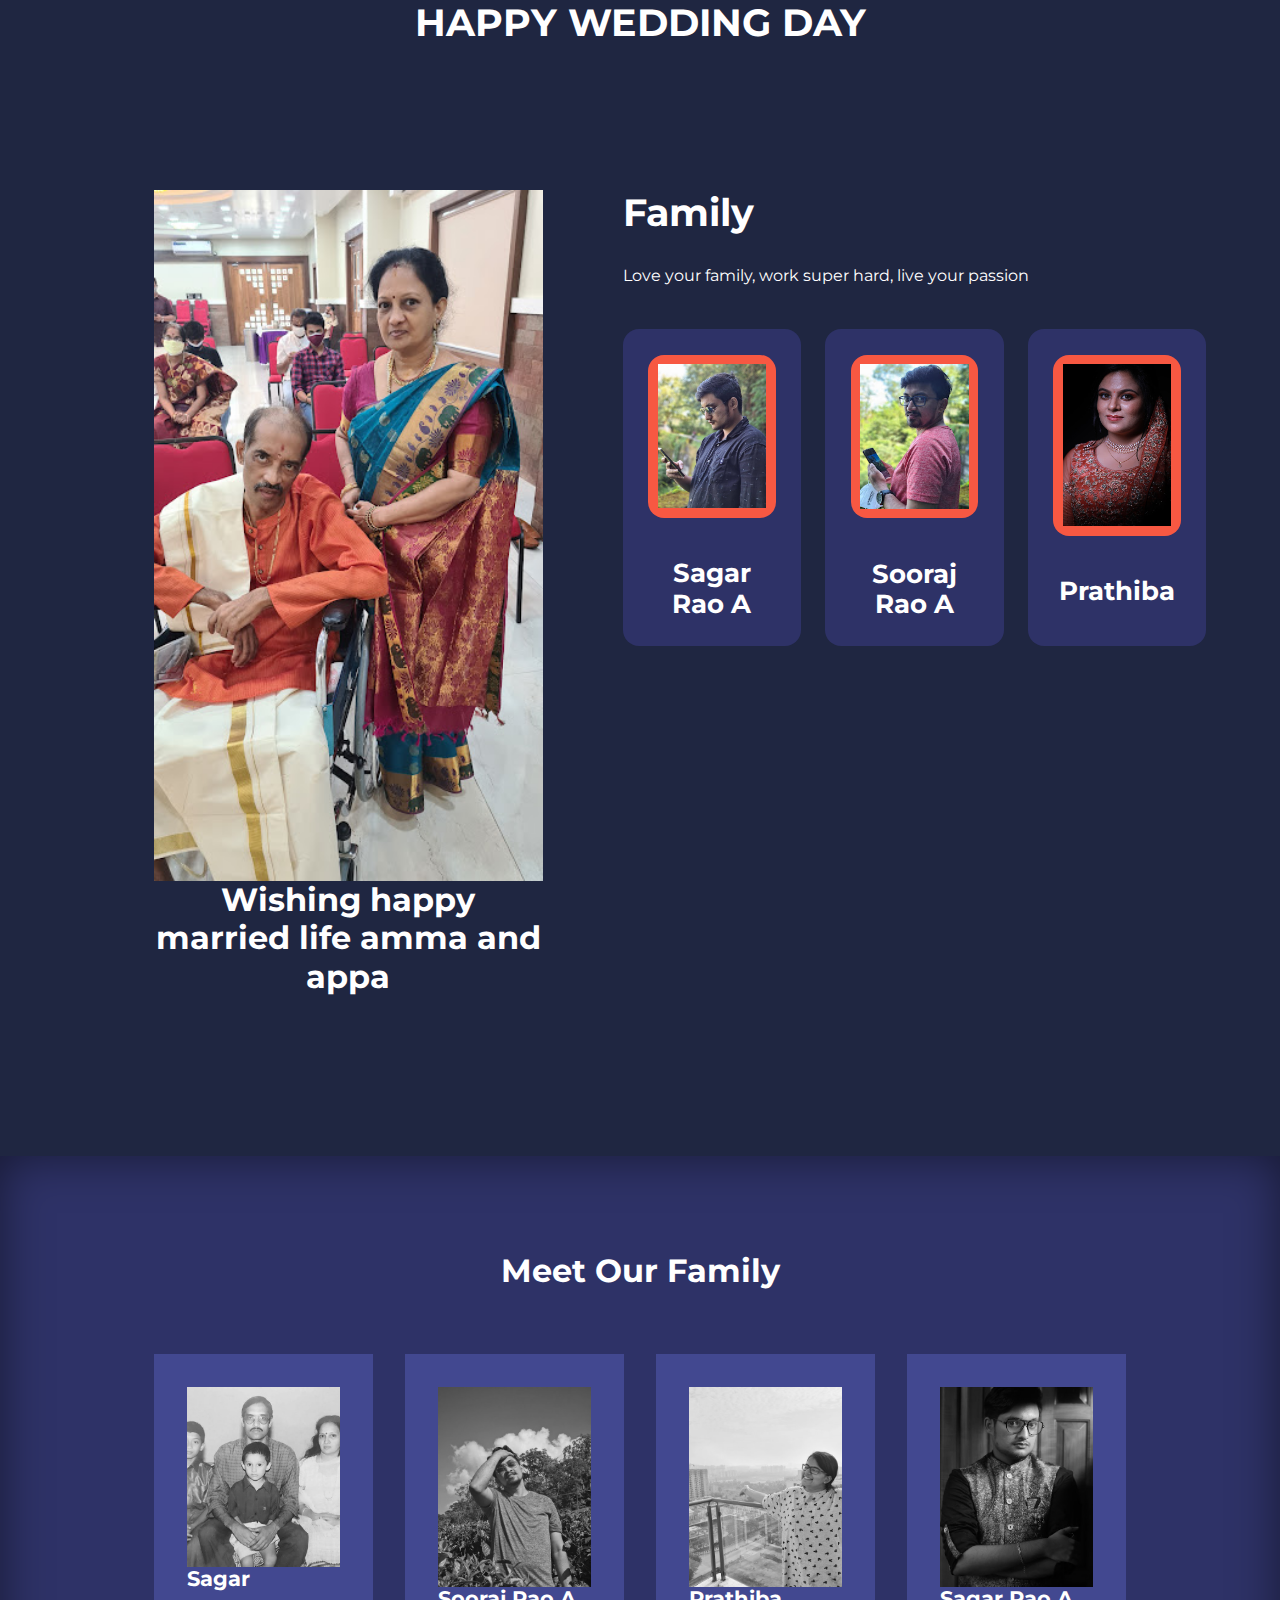
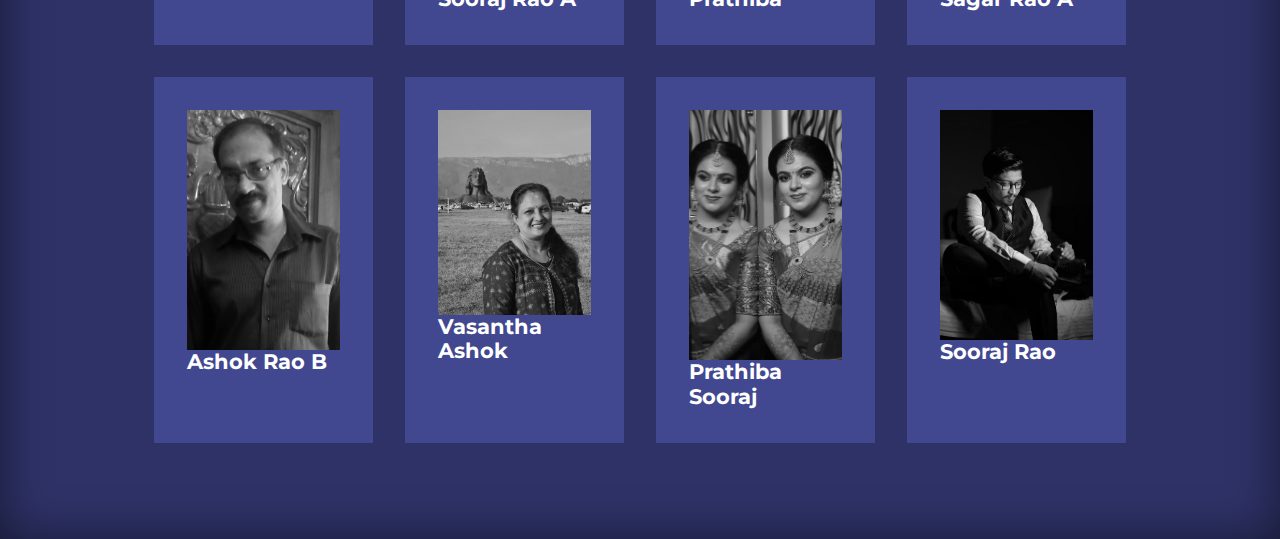
==== about.html @ 98632dce "first commit" ====
<!DOCTYPE html>
<html lang="en">
  <head>
    <meta charset="UTF-8" />
    <meta http-equiv="X-UA-Compatible" content="IE=edge" />
    <meta name="viewport" content="width=device-width, initial-scale=1.0" />
    <title>Education Website</title>
    <link rel="stylesheet" href="/css/about.css" />
    <link rel="stylesheet" href="/css/style.css" />
    <script defer src="/main.js"></script>

    <link
      rel="stylesheet"
      type=""
      href="https://unicons.iconscout.com/release/v2.1.6/css/unicons.css"
    />

    <link rel="preconnect" href="https://fonts.googleapis.com" />

    <link rel="preconnect" href="https://fonts.gstatic.com" crossorigin />

    <link
      href="https://fonts.googleapis.com/css2?family=Montserrat:wght@300;400;500;600;700;800;900&display=swap"
      rel="stylesheet"
    />
  </head>
  <body>
    <h1 style="text-align: center">HAPPY WEDDING DAY</h1>
    <section class="about__achievements">
      <div class="container about__achievements-container">
        <div class="about__achievements-left">
          <img src="/images/wed.jpg" alt="" />
          <h2>Wishing happy married life amma and appa</h2>
        </div>

        <div class="about__achievements-right">
          <h1>Family</h1>
          <p>Love your family, work super hard, live your passion</p>
          <div class="achievements__cards">
            <article class="achievement__card">
              <span class="achievement__icon">
                <img src="/images/wed1.jpg" alt="no img" />
              </span>
              <h3>Sagar Rao A</h3>
            </article>

            <article class="achievement__card">
              <span class="achievement__icon">
                <img src="/images/wed2.jpg" alt="No img" />
              </span>
              <h3>Sooraj Rao A</h3>
            </article>

            <article class="achievement__card">
              <span class="achievement__icon">
                <img src="/images/susu5.JPG" alt="no img" />
              </span>
              <h3>Prathiba</h3>
            </article>
          </div>
        </div>
      </div>
    </section>

    <section class="team">
      <h2>Meet Our Family</h2>
      <div class="container team__container">
        <article class="team__member">
          <div class="team__member-image">
            <img style="height: 180px" src="images/wed4.jpg" alt="" />
          </div>
          <div class="team__member-info">
            <h4>Sagar</h4>
          </div>
        </article>

        <article class="team__member">
          <div class="team__member-image">
            <img style="height: 200px" src="images/susu2.jpg" alt="" />
          </div>
          <div class="team__member-info">
            <h4>Sooraj Rao A</h4>
          </div>
        </article>

        <article class="team__member">
          <div class="team__member-image">
            <img style="height: 200px" src="images/wed3.jpg" alt="" />
          </div>
          <div class="team__member-info">
            <h4>Prathiba</h4>
          </div>
        </article>

        <article class="team__member">
          <div class="team__member-image">
            <img style="height: 200px" src="images/rao12.JPG" alt="" />
          </div>

          <div class="team__member-info">
            <h4>Sagar Rao A</h4>
          </div>
        </article>

        <article class="team__member">
          <div class="team__member-image">
            <img style="height: 240px" src="images/wed5.jpg" alt="" />
          </div>
          <div class="team__member-info">
            <h4>Ashok Rao B</h4>
          </div>
        </article>

        <article class="team__member">
          <div class="team__member-image">
            <img src="images/wed6.jpg" alt="" />
          </div>
          <div class="team__member-info">
            <h4>Vasantha Ashok</h4>
          </div>
        </article>

        <article class="team__member">
          <div class="team__member-image">
            <img style="height: 250px" src="images/wed7.jpg" alt="" />
          </div>
          <div class="team__member-info">
            <h4>Prathiba Sooraj</h4>
          </div>
        </article>

        <article class="team__member">
          <div class="team__member-image">
            <img src="images/rao11.JPG" alt="" />
          </div>
          <div class="team__member-info">
            <h4>Sooraj Rao</h4>
          </div>
        </article>
      </div>
    </section>
  </body>
</html>
---- css/about.css ----
/* achievements */

.about__achievements {
  margin-top: 3rem;
}

.about__achievements-container {
  display: grid;
  grid-template-columns: 40% 60%;
  gap: 5rem;
}

.about__achievements-right > p {
  margin: 1.6rem 0 2.5rem;
}

.achievements__cards {
  display: grid;
  grid-template-columns: repeat(3, 1fr);
  gap: 1.5rem;
}

.achievement__card {
  background: var(--color-bg1);
  padding: 1.6rem;
  border-radius: 1rem;
  text-align: center;
  transition: var(--transition);
}

.achievement__card:hover {
  background: var(--color-bg2);
  box-shadow: 0 3rem 3rem rgba(0, 0, 0, 0.3);
}

.achievement__icon {
  background: var(--color-danger);
  padding: 0.6rem;
  border-radius: 1rem;
  display: inline-block;
  margin-bottom: 2rem;
  font-size: 2rem;
}

.achievements__card:nth-child(2) .achievement__icon {
  background: var(--color-success);
}

.achievements__card:nth-child(3) .achievement__icon {
  background: var(--color-primary);
}

.achievements__card p {
  margin-top: 1rem;
}

.team {
  background: var(--color-bg1);
  box-shadow: inset 0 0 3rem rgba(0, 0, 0, 0.5);
}

.team__container {
  display: grid;
  grid-template-columns: repeat(4, 1fr);
  gap: 2rem;
}

.team__member {
  background: var(--color-bg2);
  padding: 2rem;
  border: 1px solid transparent;
  transition: var(--transition);
}

.team__member:hover {
  background: transparent;
  border-color: var(--color-primary);
}

.team__member-image img {
  filter: saturate(0);
}

.team__member:hover img {
  filter: saturate(1);
}
---- css/style.css ----
* {
  margin: 0;
  padding: 0;
  border: 0;
  outline: 0;
  text-decoration: none;
  list-style: none;
  box-sizing: border-box;
}

:root {
  --color-primary: #6c63ff;
  --color-success: #00bf8e;
  --color-warning: #f7c94b;
  --color-danger: #f75842;
  --color-danger-variant: rgba(247, 88, 66, 0.4);
  --color-white: #fff;
  --color-light: rgba(255, 255, 255, 0.7);
  --color-black: #000;
  --color-bg: #1f2641;
  --color-bg1: #2e3267;
  --color-bg2: #424890;
  --container-width-lg: 76%;
  --container-width-md: 90%;
  --container-width-sm: 94%;
  --transition: all 400ms ease;
}

body {
  font-family: "Montserrat", sans-serif;
  line-height: 1.7;
  color: var(--color-white);
  background-color: var(--color-bg);
}

.container {
  width: var(--container-width-lg);
  margin: 0 auto;
}

section {
  padding: 6rem 0;
}

section h2 {
  text-align: center;
  margin-bottom: 4rem;
}

h1,
h2,
h3,
h4,
h5 {
  line-height: 1.2;
}

h1 {
  font-size: 2.4rem;
}

h2 {
  font-size: 2rem;
}

h3 {
  font-size: 1.6rem;
}

h4 {
  font-size: 1.3rem;
}

a {
  color: var(--color-white);
}

img {
  width: 100%;
  display: block;
  object-fit: cover;
}

.btn {
  display: inline-block;
  background: var(--color-white);
  color: var(--color-black);
  padding: 1rem 2rem;
  border: 1px solid transparent;
  font-weight: 500;
  transition: var(--transition);
}

.btn:hover {
  background: transparent;
  color: var(--color-white);
  border-color: var(--color-white);
}

.btn-primary {
  background: var(--color-danger);
  color: var(--color-white);
}

/* Navbar */

nav {
  background: var(--color-bg);
  width: 100vw;
  height: 5rem;
  position: fixed;
  top: 0;
  z-index: 11;
}

.window-scroll {
  background: var(--color-primary);
  box-shadow: 0 1rem 2rem rgba(0, 0, 0, 0.2);
}

.nav__container {
  height: 100%;
  display: flex;
  justify-content: space-between;
  align-items: center;
}

nav button {
  display: none;
}

.nav__menu {
  display: flex;
  align-items: center;
  gap: 4rem;
}

.nav__menu a {
  font-size: 0.9rem;
  transition: var(--transition);
}

.nav__menu a:hover {
  color: var(--color-bg2);
}

/* Header */

header {
  position: relative;
  top: 5rem;
  overflow: hidden;
  height: 70vh;
  margin-bottom: 5rem;
}

.header__container {
  display: grid;
  grid-template-columns: 1fr 1fr;
  align-items: center;
  gap: 5rem;
  height: 100%;
}

.header__left p {
  margin: 1rem 0 2.4rem;
}

/* catagories */

.categories {
  background: var(--color-bgl);
  /* height: 20rem; */
}

.categories h1 {
  line-height: 1;
  margin-bottom: 3rem;
}

.categories__container {
  display: grid;
  grid-template-columns: 40% 60%;
}

.categories__left {
  margin-right: 4rem;
}

.categories__left p {
  margin: 1rem 0 3rem;
}

.categories__right {
  display: grid;
  grid-template-columns: repeat(3, 1fr);
  gap: 1.2rem;
}

.category {
  background: var(--color-bg2);
  padding: 2rem;
  border-radius: 2rem;
  transition: var(--transition);
}

.category:hover {
  box-shadow: 0 1rem 1rem rgba(244, 251, 255, 0.3);
  z-index: 1;
}

.category:nth-child(2) .category__icon {
  background: var(--color-danger);
}

.category:nth-child(3) .category__icon {
  background: var(--color-success);
}

.category:nth-child(4) .category__icon {
  background: var(--color-warning);
}

.category:nth-child(5) .category__icon {
  background: var(--color-success);
}

.category__icon {
  background: var(--color-primary);
  padding: 0.7rem;
  border-radius: 0.9rem;
}

.category h5 {
  margin: 2rem 0 1rem;
}

.category p {
  font-size: 0.85rem;
}

/* courses */

.courses {
  margin-top: 10rem;
}

.courses__container {
  display: grid;
  grid-template-columns: repeat(3, 1fr);
  gap: 2rem;
}

.course {
  background: var(--color-bgl);
  text-align: center;
  border: 1px solid transparent;
  transition: var(--transition);
}

.course:hover {
  background-color: transparent;
  border-color: var(--color-primary);
}

.course__info {
  padding: 2rem;
}

.course__info p {
  margin: 1.2rem 0 2rem;
  font-size: 0.9rem;
}

/* FAQS */

.faqs {
  background: var(--color-bg1);
  box-shadow: inset 0 0 3rem rgba(0, 0, 0, 0.5);
}

.faqs__container {
  display: grid;
  grid-template-columns: 1fr 1fr;
  gap: 1rem;
}

.faq {
  padding: 2rem;
  display: flex;
  align-items: center;
  gap: 1.4rem;
  height: fit-content;
  background: var(--color-primary);
  cursor: pointer;
}

.faq h4 {
  font-size: 1rem;
  line-height: 2.2;
}

.faq__icon {
  align-self: flex-start;
  font-size: 1.2rem;
}

.faq p {
  margin-top: 0.8rem;
  display: none;
}

.faq.open p {
  display: block;
}

/* Testimonials */

.testimonials__container {
  overflow-x: hidden;
  position: relative;
  margin-bottom: 5rem;
}

.testimonial {
  padding-top: 2rem;
}

.avatar {
  width: 6rem;
  height: 6rem;
  border-radius: 50%;
  overflow: hidden;
  margin: 0 auto 1rem;
  border: 1rem solid var(--color-bg1);
}

.testimonial__info {
  text-align: center;
}

.testimonial__body {
  background: var(--color-primary);
  padding: 2rem;
  margin-top: 3rem;
  position: relative;
}

.testimonial__body::before {
  content: "";
  display: block;
  background: linear-gradient(
    135deg,
    transparent,
    var(--color-primary),
    var(--color-primary),
    var(--color-primary)
  );
  width: 3rem;
  height: 3rem;
  position: absolute;
  left: 50%;
  top: -1.5rem;
  transform: rotate(45deg);
}

/* footer */

footer {
  background: var(--color-bg1);
  padding-top: 5rem;
  font-size: 0.9rem;
}

.footer__container {
  display: grid;
  grid-template-columns: repeat(4, 1fr);
  gap: 5rem;
}

.footer__container > div h4 {
  margin-bottom: 1.2rem;
}

.footer__1 p {
  margin: 0 0 2rem;
}

footer ul li {
  margin-bottom: 0.7rem;
}

footer ul li a:hover {
  text-decoration: underline;
}

.footer__socials {
  display: flex;
  gap: 1rem;
  font-size: 1.2rem;
  margin-top: 2rem;
}

.footer__copyright {
  text-align: center;
  margin-top: 4rem;
  padding: 1.2rem 0;
  border-top: 1px solid var(--color-bg2);
}

/* media query */

@media screen and (max-width: 1024px) {
  .container {
    width: var(--container-width-md);
  }

  h1 {
    font-size: 2.2rem;
  }

  h2 {
    font-size: 1.7rem;
  }

  h3 {
    font-size: 1.4rem;
  }

  h4 {
    font-size: 1.2rem;
  }

  /* navbar */

  nav button {
    display: inline-block;
    background: transparent;
    font-size: 1.8rem;
    color: var(--color-white);
    cursor: pointer;
  }

  nav button#close-menu-btn {
    display: none;
  }

  .nav__menu {
    position: fixed;
    top: 5rem;
    right: 5%;
    height: fit-content;
    width: 18rem;
    flex-direction: column;
    gap: 0;
    display: none;
  }

  .nav__menu li {
    width: 100%;
    height: 5.8rem;
    animation: animateNavItems 400ms linear forwards;
    transform-origin: top right;
    opacity: 0;
  }

  .nav__menu li:nth-child(2) {
    animation-delay: 200ms;
  }

  .nav__menu li:nth-child(3) {
    animation-delay: 400ms;
  }

  .nav__menu li:nth-child(4) {
    animation-delay: 600ms;
  }

  @keyframes animateNavItems {
    0% {
      transform: rotateZ(-90deg) rotateX(90deg) scale(0.1);
    }
    100% {
      transform: rotateZ(0) rotateX(0) scale(1);
      opacity: 1;
    }
  }

  .nav__menu li a {
    background: var(--color-primary);
    box-shadow: -4rem 6rem 10rem rgba(0, 0, 0, 0.6);
    width: 100%;
    height: 100%;
    display: grid;
    place-items: center;
  }

  .nav__menu li a:hover {
    background: var(--color-bg2);
    color: var(--color-white);
  }

  /* Header */

  header {
    height: 52vh;
    margin-bottom: 4rem;
  }

  .header__container {
    gap: 0;
    padding-bottom: 3rem;
  }

  /* Catagories */

  .catagories {
    height: auto;
  }

  .catagories__container {
    grid-template-columns: 1fr;
    gap: 3rem;
  }

  .categories__left {
    margin-right: 0;
  }

  /* course */

  .courses {
    margin-top: 0;
  }

  .courses__container {
    grid-template-columns: 1fr 1fr;
  }

  /* faqs */

  .faqs__container {
    grid-template-columns: 1fr;
  }

  .faq {
    padding: 1.5rem;
  }

  /* footer */

  .footer__container {
    grid-template-columns: 1fr 1fr;
  }
}

/* media query (phone) */
@media screen and (max-width: 600px) {
  .container {
    width: var(--container-width-sm);
  }

  /* Navbar */

  .nav__menu {
    right: 3%;
  }

  /* Header */

  header {
    height: 100vh;
  }

  .header__container {
    grid-template-columns: 1fr;
    text-align: center;
    margin-top: 0;
  }

  .header__left p {
    margin-bottom: 1.3rem;
  }

  /* Categories */

  .categories__right {
    grid-template-columns: 1fr 1fr;
    gap: 0.7rem;
  }

  .category {
    padding: 1rem;
    border-radius: 1rem;
  }

  .category__icon {
    margin-top: 4px;
    display: inline-block;
  }

  /* courses */

  .courses__container {
    grid-template-columns: 1fr;
  }

  /* testimonial */

  .testimonial__body {
    padding: 1.2rem;
  }

  /* footer */

  .footer__container {
    grid-template-columns: 1fr;
    text-align: center;
    gap: 2rem;
  }

  .footer__1 p {
    margin: 1rem auto;
  }

  .footer__socials {
    justify-content: center;
  }
}
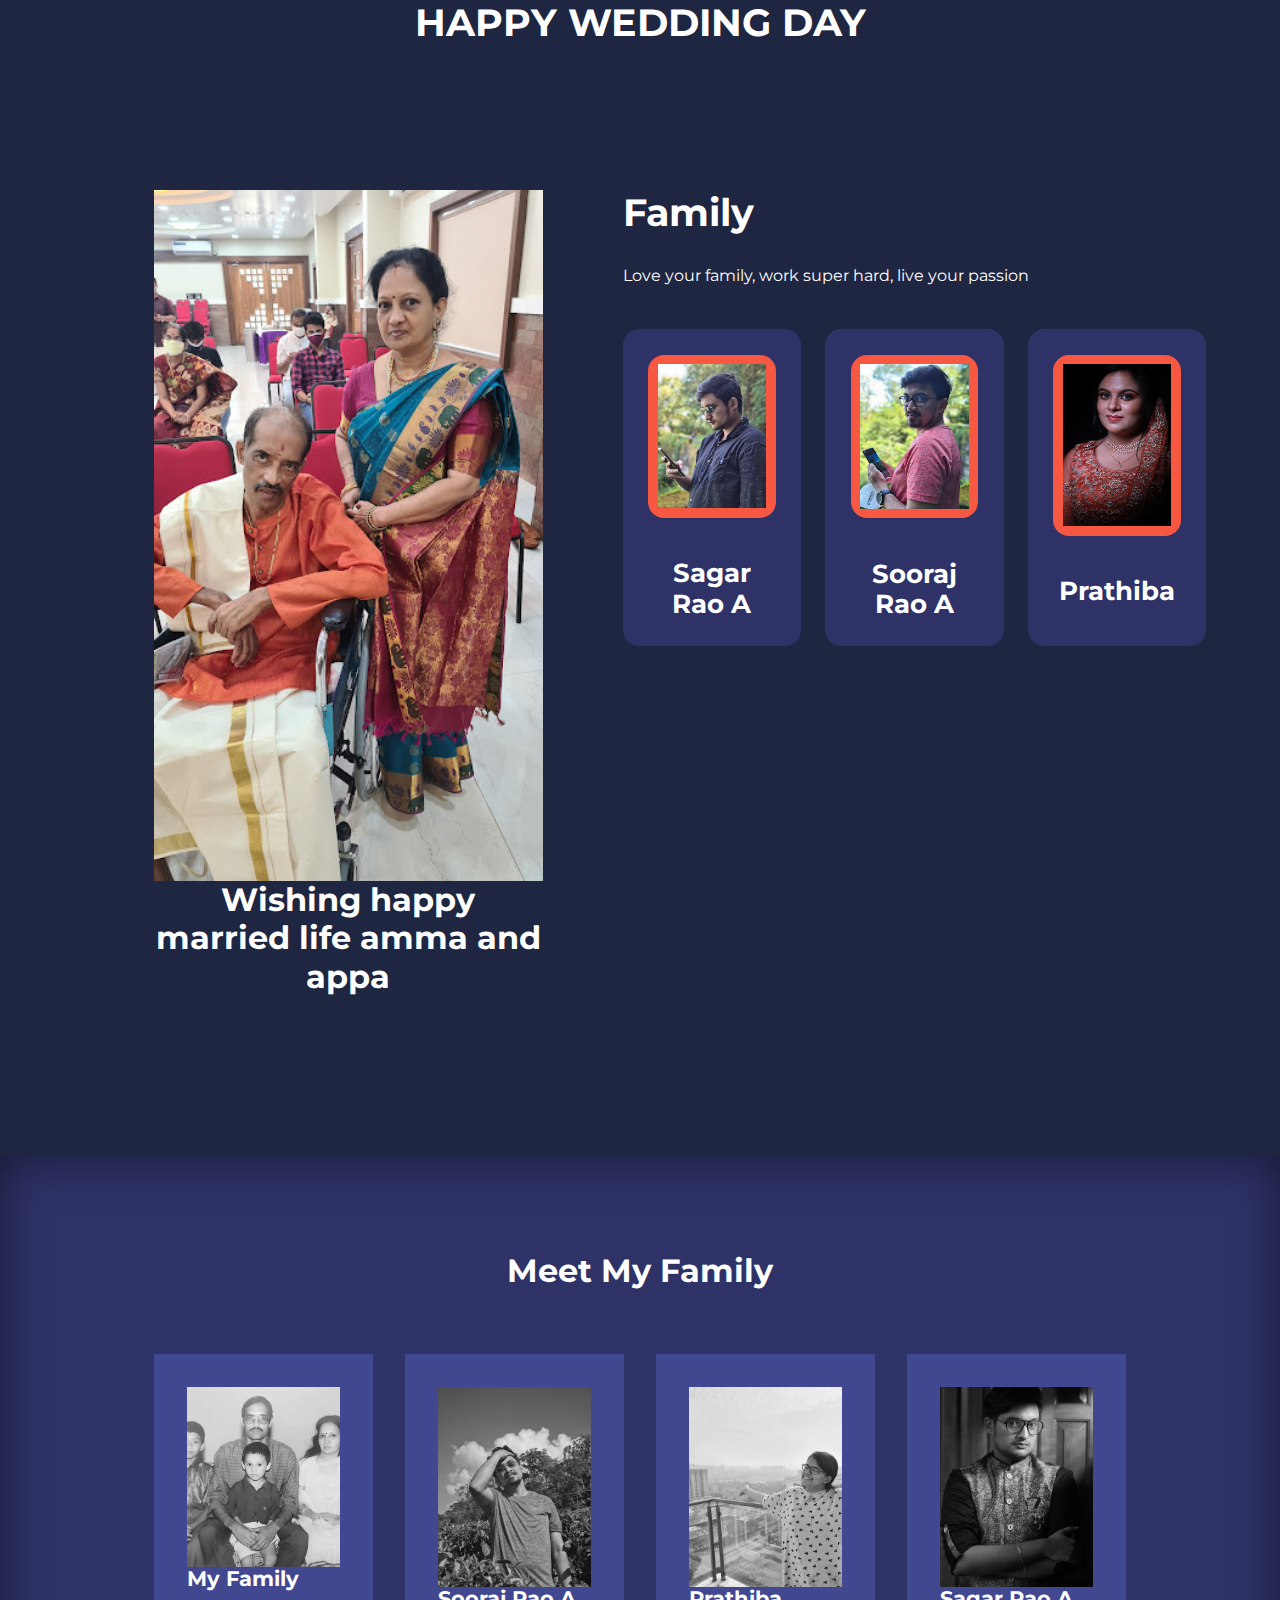
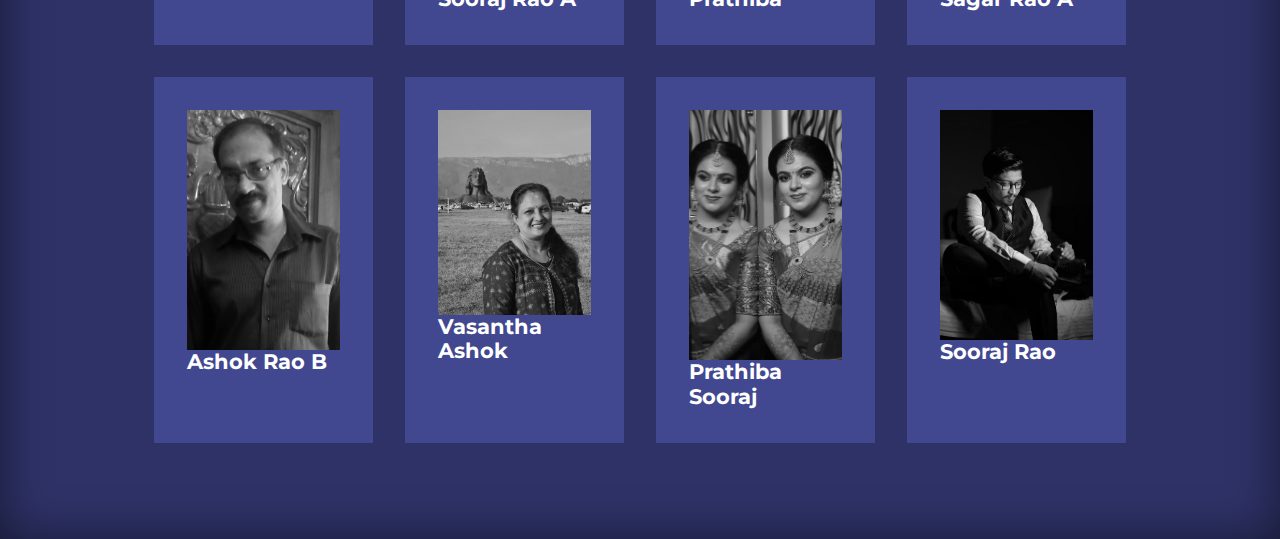
==== commit f9418225: "ch" ====
--- a/about.html
+++ b/about.html
@@ -4,7 +4,7 @@
     <meta charset="UTF-8" />
     <meta http-equiv="X-UA-Compatible" content="IE=edge" />
     <meta name="viewport" content="width=device-width, initial-scale=1.0" />
-    <title>Education Website</title>
+    <title>Wedding Day Gift</title>
     <link rel="stylesheet" href="/css/about.css" />
     <link rel="stylesheet" href="/css/style.css" />
     <script defer src="/main.js"></script>
@@ -63,14 +63,14 @@
     </section>
 
     <section class="team">
-      <h2>Meet Our Family</h2>
+      <h2>Meet My Family</h2>
       <div class="container team__container">
         <article class="team__member">
           <div class="team__member-image">
             <img style="height: 180px" src="images/wed4.jpg" alt="" />
           </div>
           <div class="team__member-info">
-            <h4>Sagar</h4>
+            <h4>My Family</h4>
           </div>
         </article>
 
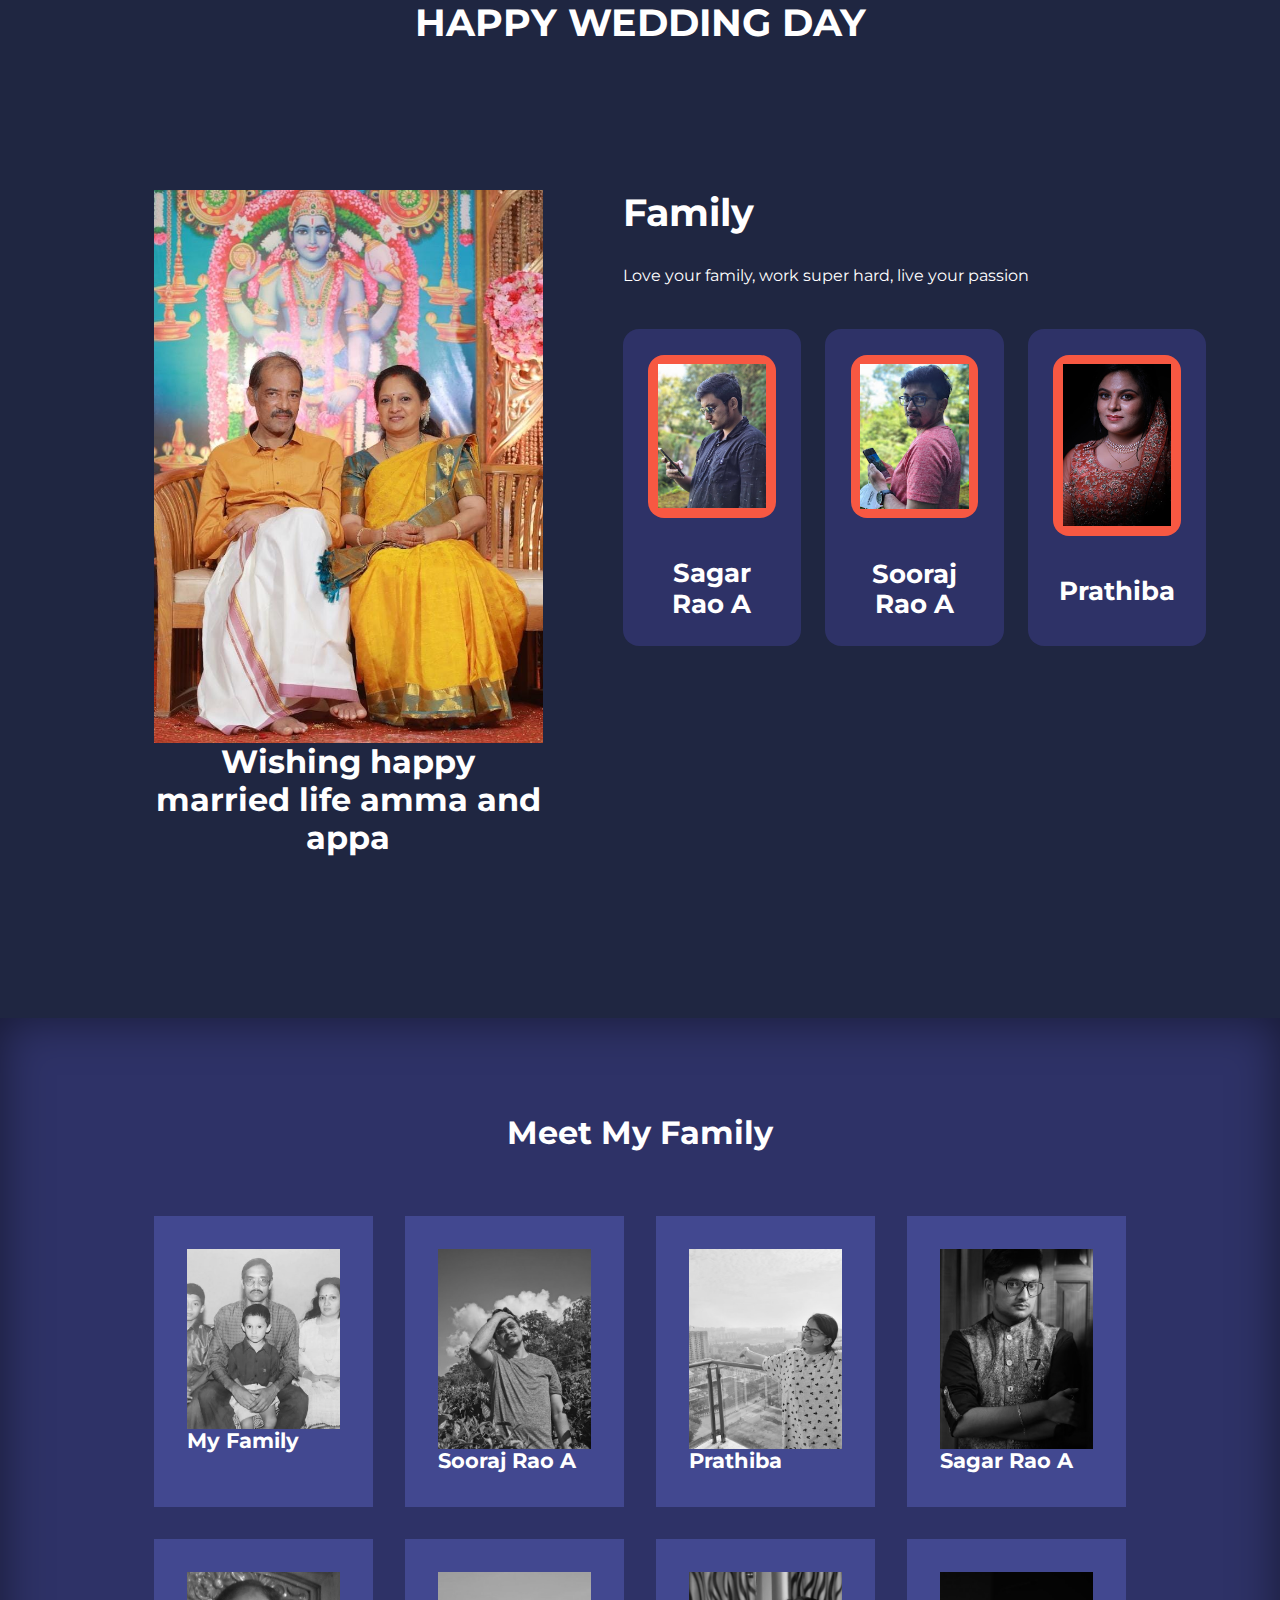
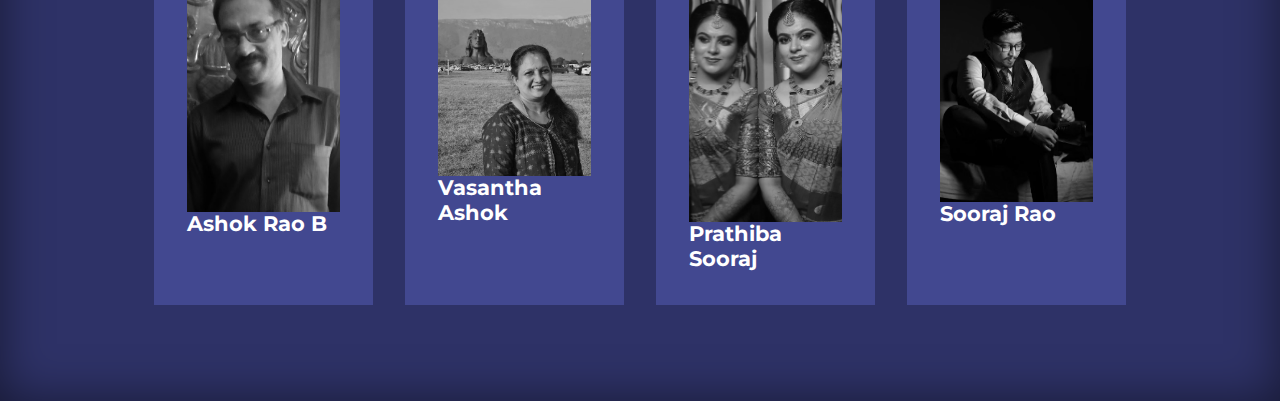
==== commit d63fbcc1: "sr" ====
--- a/about.html
+++ b/about.html
@@ -25,11 +25,11 @@
     />
   </head>
   <body>
-    <h1 style="text-align: center">HAPPY WEDDING DAY</h1>
+    <h1 class="rao" style="text-align: center">HAPPY WEDDING DAY</h1>
     <section class="about__achievements">
       <div class="container about__achievements-container">
         <div class="about__achievements-left">
-          <img src="/images/wed.jpg" alt="" />
+          <img src="/images/wed9.jpg" alt="" />
           <h2>Wishing happy married life amma and appa</h2>
         </div>
 
--- a/css/about.css
+++ b/css/about.css
@@ -84,3 +84,50 @@
 .team__member:hover img {
   filter: saturate(1);
 }
+
+@media screen and (max-width: 1024px) {
+  .about__achievements {
+    margin-top: 2rem;
+  }
+
+  .about__achievements-container {
+    grid-template-columns: 1fr;
+    gap: 4rem;
+  }
+
+  .about__achievements-left {
+    width: 80%;
+    margin: 0 auto;
+  }
+
+  .team__container {
+    grid-template-columns: repeat(3, 1fr);
+    gap: 1.5rem;
+  }
+
+  .team__member {
+    padding: 1rem;
+  }
+}
+
+/* tablet media query */
+
+@media screen and (max-width: 600px) {
+  .achievements__cards {
+    grid-template-columns: 1fr, 1fr;
+    gap: 0.7rem;
+  }
+
+  .team__container {
+    grid-template-columns: 1fr 1fr;
+    gap: 0.7rem;
+  }
+
+  .team__member {
+    padding: 0;
+  }
+
+  .team__member p {
+    margin-bottom: 1.5rem;
+  }
+}
--- a/css/style.css
+++ b/css/style.css
@@ -562,8 +562,8 @@
 
   /* Navbar */
 
-  .nav__menu {
-    right: 3%;
+  .rao h1 {
+    text-align: center;
   }
 
   /* Header */
@@ -573,7 +573,7 @@
   }
 
   .header__container {
-    grid-template-columns: 1fr;
+    grid-template-columns: 2fr;
     text-align: center;
     margin-top: 0;
   }
